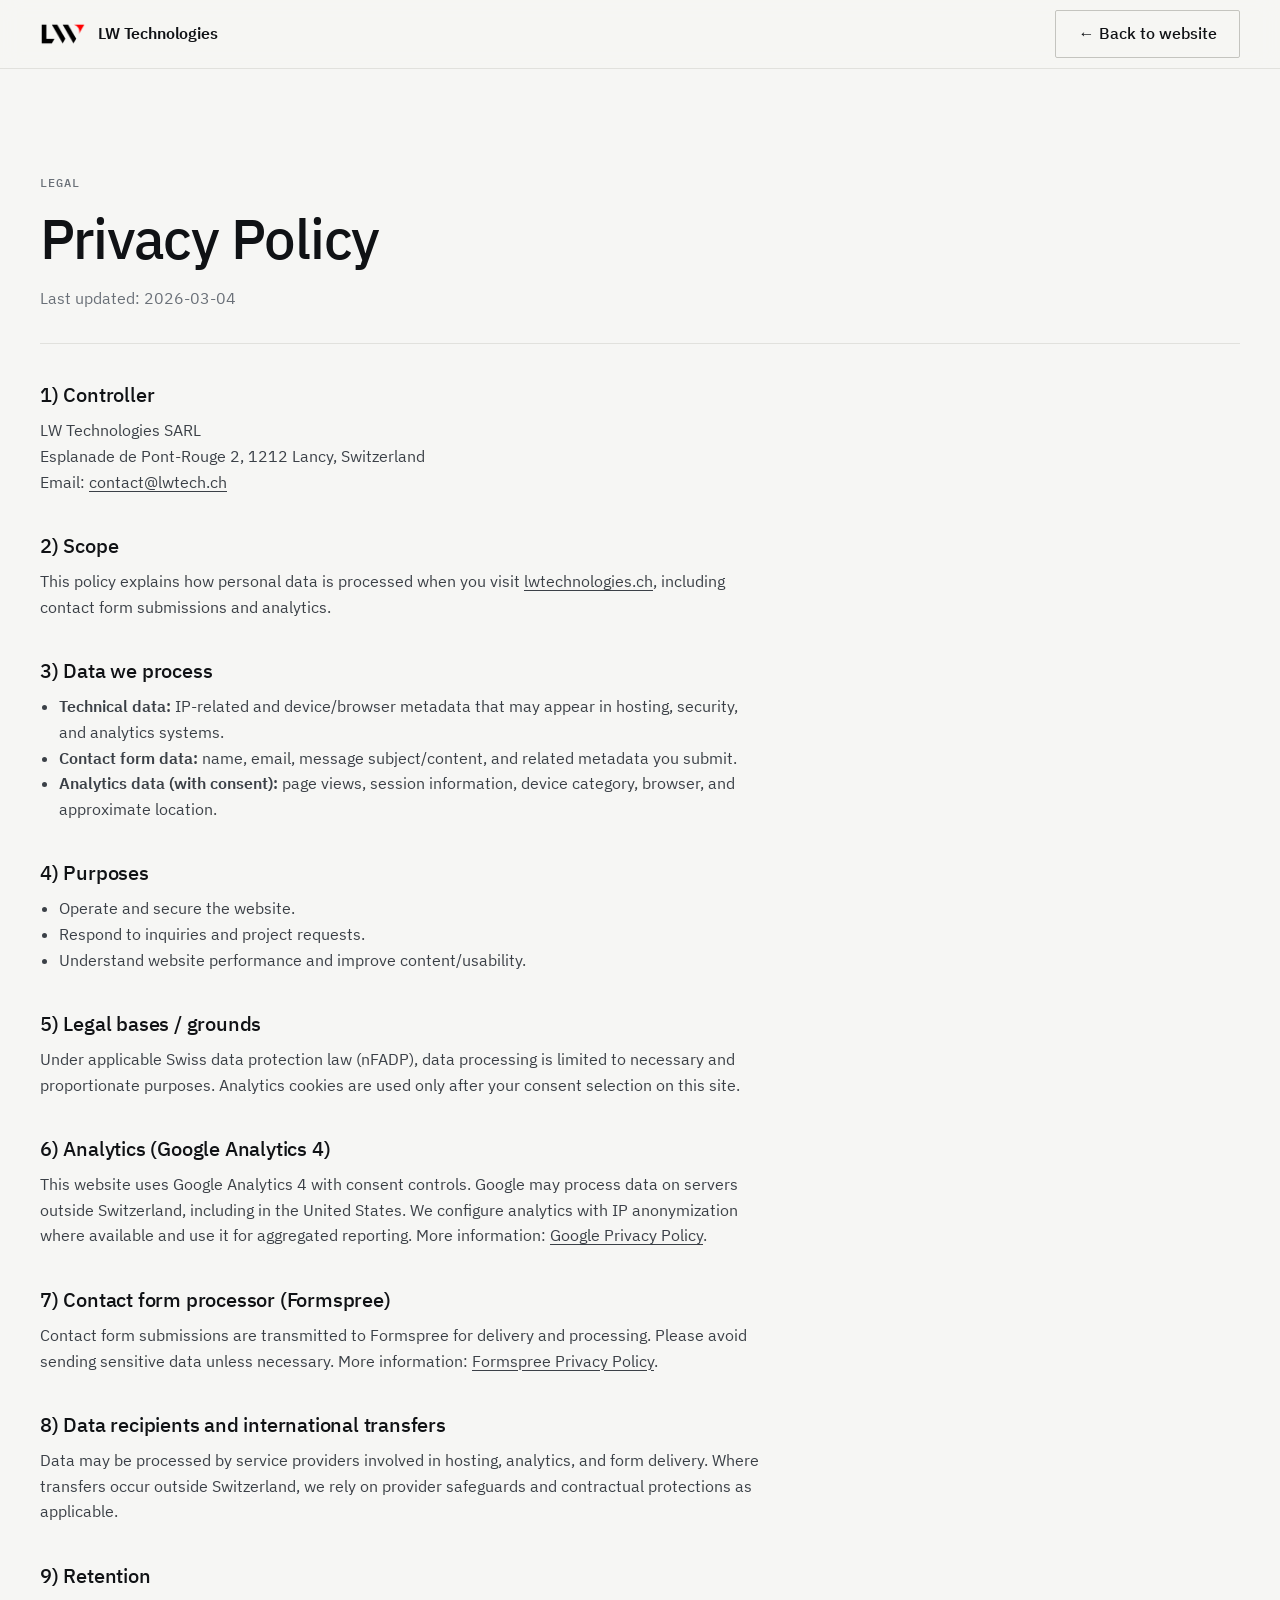
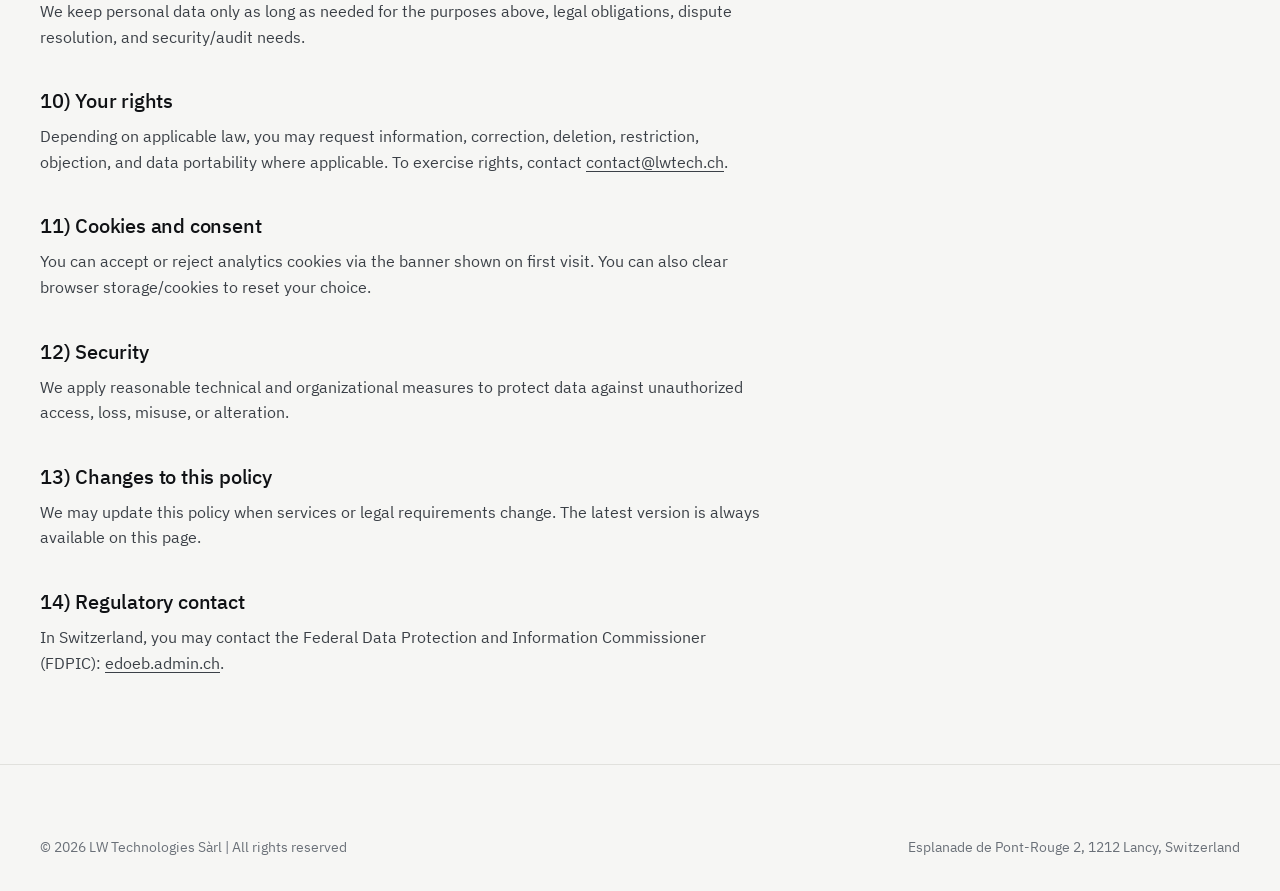
==== privacy.html @ 39fc7b3f "Redesign site and fix review findings Visual redesign: - Swiss-style layout: ink/paper palette with " ====
<!DOCTYPE html>
<html lang="en">
<head>
  <meta charset="UTF-8" />
  <meta name="viewport" content="width=device-width, initial-scale=1.0" />
  <title>Privacy Policy | LW Technologies</title>
  <meta name="description" content="Privacy Policy for LW Technologies website and analytics processing." />
  <meta name="color-scheme" content="dark light" />
  <script>
    (function () {
      var mode = null;
      try {
        mode = localStorage.getItem("lwtech_theme");
      } catch (error) {
      }
      if (mode !== "light" && mode !== "dark") {
        mode = window.matchMedia && window.matchMedia("(prefers-color-scheme: light)").matches ? "light" : "dark";
      }
      document.documentElement.setAttribute("data-theme", mode);
    })();
  </script>
  <link rel="icon" href="favicon.ico" sizes="any" />
  <link rel="icon" type="image/png" sizes="32x32" href="favicon-32.png" />
  <link rel="apple-touch-icon" href="apple-touch-icon.png" />
  <meta name="description" content="Privacy Policy for LW Technologies website and analytics processing." />
  <meta name="robots" content="index, follow" />
  <link rel="canonical" href="https://lwtechnologies.ch/privacy.html" />
  <link rel="preload" href="fonts/ibm-plex-sans-400.woff2" as="font" type="font/woff2" crossorigin />
  <link rel="stylesheet" href="styles.css?v=20261013-2" />
</head>
<body>
  <a class="skip-link" href="#main">Skip to content</a>

  <header class="site-header">
    <div class="container">
      <a class="brand" href="index.html" aria-label="LW Technologies">
        <img class="logo-on-light" src="logo-black.png" alt="" width="46" height="22" />
        <img class="logo-on-dark" src="logo.png" alt="" width="46" height="22" />
        <span>LW Technologies</span>
      </a>
      <a class="btn btn-outline" href="index.html">&larr; Back to website</a>
    </div>
  </header>

  <main id="main" class="legal">
    <div class="container">
      <div class="legal-head">
        <p class="label">Legal</p>
        <h1>Privacy Policy</h1>
        <p>Last updated: 2026-03-04</p>
      </div>
      <article class="legal-body">
      <h2>1) Controller</h2>
      <p>
        LW Technologies SARL<br />
        Esplanade de Pont-Rouge 2, 1212 Lancy, Switzerland<br />
        Email: <a href="mailto:contact@lwtech.ch">contact@lwtech.ch</a>
      </p>

      <h2>2) Scope</h2>
      <p>
        This policy explains how personal data is processed when you visit <a href="https://lwtechnologies.ch/">lwtechnologies.ch</a>,
        including contact form submissions and analytics.
      </p>

      <h2>3) Data we process</h2>
      <ul>
        <li><strong>Technical data:</strong> IP-related and device/browser metadata that may appear in hosting, security, and analytics systems.</li>
        <li><strong>Contact form data:</strong> name, email, message subject/content, and related metadata you submit.</li>
        <li><strong>Analytics data (with consent):</strong> page views, session information, device category, browser, and approximate location.</li>
      </ul>

      <h2>4) Purposes</h2>
      <ul>
        <li>Operate and secure the website.</li>
        <li>Respond to inquiries and project requests.</li>
        <li>Understand website performance and improve content/usability.</li>
      </ul>

      <h2>5) Legal bases / grounds</h2>
      <p>
        Under applicable Swiss data protection law (nFADP), data processing is limited to necessary and proportionate purposes.
        Analytics cookies are used only after your consent selection on this site.
      </p>

      <h2>6) Analytics (Google Analytics 4)</h2>
      <p>
        This website uses Google Analytics 4 with consent controls. Google may process data on servers outside Switzerland,
        including in the United States. We configure analytics with IP anonymization where available and use it for aggregated reporting.
        More information: <a href="https://policies.google.com/privacy" rel="noopener noreferrer" target="_blank">Google Privacy Policy</a>.
      </p>

      <h2>7) Contact form processor (Formspree)</h2>
      <p>
        Contact form submissions are transmitted to Formspree for delivery and processing. Please avoid sending sensitive data unless necessary.
        More information: <a href="https://formspree.io/legal/privacy-policy/" rel="noopener noreferrer" target="_blank">Formspree Privacy Policy</a>.
      </p>

      <h2>8) Data recipients and international transfers</h2>
      <p>
        Data may be processed by service providers involved in hosting, analytics, and form delivery. Where transfers occur outside Switzerland,
        we rely on provider safeguards and contractual protections as applicable.
      </p>

      <h2>9) Retention</h2>
      <p>
        We keep personal data only as long as needed for the purposes above, legal obligations, dispute resolution, and security/audit needs.
      </p>

      <h2>10) Your rights</h2>
      <p>
        Depending on applicable law, you may request information, correction, deletion, restriction, objection, and data portability where applicable.
        To exercise rights, contact <a href="mailto:contact@lwtech.ch">contact@lwtech.ch</a>.
      </p>

      <h2>11) Cookies and consent</h2>
      <p>
        You can accept or reject analytics cookies via the banner shown on first visit. You can also clear browser storage/cookies to reset your choice.
      </p>

      <h2>12) Security</h2>
      <p>
        We apply reasonable technical and organizational measures to protect data against unauthorized access, loss, misuse, or alteration.
      </p>

      <h2>13) Changes to this policy</h2>
      <p>
        We may update this policy when services or legal requirements change. The latest version is always available on this page.
      </p>

      <h2>14) Regulatory contact</h2>
      <p>
        In Switzerland, you may contact the Federal Data Protection and Information Commissioner (FDPIC):
        <a href="https://www.edoeb.admin.ch/" rel="noopener noreferrer" target="_blank">edoeb.admin.ch</a>.
      </p>
      </article>
    </div>
  </main>

  <footer class="site-footer">
    <div class="container">
      <div class="footer-bottom footer-bottom-solo">
        <p>&copy; 2026 LW Technologies S&agrave;rl | All rights reserved</p>
        <p>Esplanade de Pont-Rouge 2, 1212 Lancy, Switzerland</p>
      </div>
    </div>
  </footer>
</body>
</html>
---- styles.css ----
/* LW Technologies — shared site styles
   Theme: html[data-theme] is set to "light" or "dark" by an inline script in <head>. */

@font-face {
  font-family: "IBM Plex Sans";
  font-style: normal;
  font-weight: 400;
  font-display: swap;
  src: url("fonts/ibm-plex-sans-400.woff2") format("woff2");
}
@font-face {
  font-family: "IBM Plex Sans";
  font-style: normal;
  font-weight: 500;
  font-display: swap;
  src: url("fonts/ibm-plex-sans-500.woff2") format("woff2");
}
@font-face {
  font-family: "IBM Plex Sans";
  font-style: normal;
  font-weight: 600;
  font-display: swap;
  src: url("fonts/ibm-plex-sans-600.woff2") format("woff2");
}
@font-face {
  font-family: "IBM Plex Mono";
  font-style: normal;
  font-weight: 400;
  font-display: swap;
  src: url("fonts/ibm-plex-mono-400.woff2") format("woff2");
}
@font-face {
  font-family: "IBM Plex Mono";
  font-style: normal;
  font-weight: 500;
  font-display: swap;
  src: url("fonts/ibm-plex-mono-500.woff2") format("woff2");
}

/* ---------- Tokens ---------- */

:root {
  color-scheme: light;
  --bg: #f6f6f4;
  --surface: #ffffff;
  --ink: #101215;
  --ink-2: #3b4047;
  --muted: #6a7078;
  --line: #e1e1dd;
  --line-strong: #c4c4bf;
  --accent: #e10600;
  --accent-hover: #b80500;
  --on-accent: #ffffff;
  --btn-bg: #e10600;
  --btn-bg-hover: #b80500;
  --btn-ink: #ffffff;
  --focus: #e10600;
  --success: #1d7a46;
  --danger: #b80500;

  --font-sans: "IBM Plex Sans", "Helvetica Neue", Arial, sans-serif;
  --font-mono: "IBM Plex Mono", ui-monospace, "SFMono-Regular", Menlo, monospace;

  --container: 1240px;
  --gutter: clamp(16px, 4vw, 40px);
  --header-h: 68px;
  --radius: 2px;
}

:root[data-theme="dark"] {
  color-scheme: dark;
  --bg: #0e1013;
  --surface: #16191d;
  --ink: #f1f2f4;
  --ink-2: #c4c8ce;
  --muted: #8d939b;
  --line: #262a30;
  --line-strong: #3b4048;
  --accent: #ff3b30;
  --accent-hover: #ff6259;
  --on-accent: #0e1013;
  --focus: #ff3b30;
  --success: #4cc283;
  --danger: #ff6259;
}

/* ---------- Base ---------- */

*,
*::before,
*::after {
  box-sizing: border-box;
}

html {
  scroll-behavior: smooth;
  scroll-padding-top: calc(var(--header-h) + 16px);
  -webkit-text-size-adjust: 100%;
}

@media (prefers-reduced-motion: reduce) {
  html {
    scroll-behavior: auto;
  }
  *,
  *::before,
  *::after {
    transition: none !important;
  }
}

body {
  margin: 0;
  background: var(--bg);
  color: var(--ink);
  font-family: var(--font-sans);
  font-size: 1rem;
  line-height: 1.6;
  -webkit-font-smoothing: antialiased;
  text-rendering: optimizeLegibility;
}

img {
  display: block;
  max-width: 100%;
  height: auto;
}

a {
  color: inherit;
  text-decoration-thickness: 1px;
  text-underline-offset: 0.2em;
}

h1,
h2,
h3 {
  margin: 0;
  font-weight: 500;
  letter-spacing: -0.02em;
  line-height: 1.1;
}

p {
  margin: 0;
}

:focus-visible {
  outline: 2px solid var(--focus);
  outline-offset: 3px;
}

.container {
  width: 100%;
  max-width: calc(var(--container) + var(--gutter) * 2);
  margin: 0 auto;
  padding: 0 var(--gutter);
}

.sr-only {
  position: absolute;
  width: 1px;
  height: 1px;
  padding: 0;
  margin: -1px;
  overflow: hidden;
  clip: rect(0, 0, 0, 0);
  white-space: nowrap;
  border: 0;
}

.skip-link {
  position: absolute;
  left: var(--gutter);
  top: -100px;
  z-index: 100;
  padding: 0.6rem 1rem;
  background: var(--ink);
  color: var(--bg);
  text-decoration: none;
  font-weight: 500;
}
.skip-link:focus {
  top: 12px;
}

.label {
  font-family: var(--font-mono);
  font-size: 0.75rem;
  font-weight: 500;
  letter-spacing: 0.08em;
  text-transform: uppercase;
  color: var(--muted);
}

/* ---------- Buttons & links ---------- */

.btn {
  display: inline-flex;
  align-items: center;
  justify-content: center;
  gap: 0.6rem;
  min-height: 48px;
  padding: 0 1.4rem;
  border: 1px solid transparent;
  border-radius: var(--radius);
  font: inherit;
  font-weight: 500;
  text-decoration: none;
  cursor: pointer;
  transition: background-color 0.15s ease, border-color 0.15s ease, color 0.15s ease;
}
.btn-primary {
  background: var(--btn-bg);
  color: var(--btn-ink);
}
.btn-primary:hover {
  background: var(--btn-bg-hover);
}
.btn-outline {
  border-color: var(--line-strong);
  color: var(--ink);
}
.btn-outline:hover {
  border-color: var(--ink);
}
.btn .arrow {
  width: 16px;
  height: 16px;
  transition: transform 0.15s ease;
}
.btn:hover .arrow {
  transform: translateX(3px);
}
.btn[disabled] {
  opacity: 0.6;
  cursor: progress;
}

.link-button {
  border: 0;
  padding: 0;
  background: none;
  color: inherit;
  font: inherit;
  text-decoration: underline;
  text-decoration-thickness: 1px;
  text-underline-offset: 0.2em;
  cursor: pointer;
}

/* ---------- Header ---------- */

.site-header {
  position: sticky;
  top: 0;
  z-index: 50;
  background: color-mix(in srgb, var(--bg) 92%, transparent);
  backdrop-filter: saturate(1.4) blur(10px);
  -webkit-backdrop-filter: saturate(1.4) blur(10px);
  border-bottom: 1px solid var(--line);
}
.site-header .container {
  display: flex;
  align-items: center;
  justify-content: space-between;
  gap: 1.5rem;
  height: var(--header-h);
}

.brand {
  display: inline-flex;
  align-items: center;
  gap: 0.75rem;
  text-decoration: none;
  font-weight: 600;
  letter-spacing: -0.01em;
  white-space: nowrap;
}
.brand img {
  width: 46px;
  height: auto;
}
.logo-on-dark {
  display: none !important;
}
:root[data-theme="dark"] .logo-on-light {
  display: none !important;
}
:root[data-theme="dark"] .logo-on-dark {
  display: block !important;
}

.primary-nav ul {
  display: flex;
  gap: 2rem;
  margin: 0;
  padding: 0;
  list-style: none;
}
.primary-nav a {
  position: relative;
  display: inline-block;
  padding: 0.4rem 0;
  font-size: 0.95rem;
  color: var(--ink-2);
  text-decoration: none;
  transition: color 0.15s ease;
}
.primary-nav a::after {
  content: "";
  position: absolute;
  left: 0;
  right: 0;
  bottom: 0;
  height: 1px;
  background: var(--ink);
  transform: scaleX(0);
  transform-origin: left;
  transition: transform 0.2s ease;
}
.primary-nav a:hover,
.primary-nav a[aria-current="true"] {
  color: var(--ink);
}
.primary-nav a:hover::after,
.primary-nav a[aria-current="true"]::after {
  transform: scaleX(1);
}

.header-controls {
  display: flex;
  align-items: center;
  gap: 0.5rem;
}

.icon-button {
  display: inline-flex;
  align-items: center;
  justify-content: center;
  width: 40px;
  height: 40px;
  padding: 0;
  border: 1px solid var(--line);
  border-radius: var(--radius);
  background: transparent;
  color: var(--ink);
  cursor: pointer;
  transition: border-color 0.15s ease;
}
.icon-button:hover {
  border-color: var(--line-strong);
}
.icon-button svg {
  width: 18px;
  height: 18px;
  fill: none;
  stroke: currentColor;
  stroke-width: 1.6;
  stroke-linecap: round;
  stroke-linejoin: round;
}

.lang-switch {
  position: relative;
}
.lang-trigger {
  width: auto;
  min-width: 52px;
  padding: 0 0.7rem;
  gap: 0.35rem;
  font-family: var(--font-mono);
  font-size: 0.8rem;
  font-weight: 500;
  letter-spacing: 0.04em;
}
.lang-trigger svg {
  width: 12px;
  height: 12px;
  transition: transform 0.15s ease;
}
.lang-switch.open .lang-trigger svg {
  transform: rotate(180deg);
}
.lang-menu {
  position: absolute;
  top: calc(100% + 6px);
  right: 0;
  min-width: 140px;
  margin: 0;
  padding: 4px;
  list-style: none;
  background: var(--surface);
  border: 1px solid var(--line);
  border-radius: var(--radius);
  box-shadow: 0 12px 32px rgba(0, 0, 0, 0.08);
  opacity: 0;
  visibility: hidden;
  transform: translateY(-4px);
  transition: opacity 0.15s ease, transform 0.15s ease, visibility 0.15s;
}
.lang-switch.open .lang-menu {
  opacity: 1;
  visibility: visible;
  transform: none;
}
.lang-menu a {
  display: flex;
  justify-content: space-between;
  gap: 1rem;
  padding: 0.5rem 0.7rem;
  font-size: 0.9rem;
  text-decoration: none;
  color: var(--ink-2);
}
.lang-menu a span {
  font-family: var(--font-mono);
  font-size: 0.75rem;
  color: var(--muted);
}
.lang-menu a:hover,
.lang-menu a:focus-visible {
  background: var(--bg);
  color: var(--ink);
  outline-offset: -2px;
}
.lang-menu a.active {
  color: var(--ink);
  font-weight: 500;
}
.lang-menu a.active span {
  color: var(--accent);
}

.menu-toggle {
  display: none;
}
.menu-toggle .icon-close {
  display: none;
}
.menu-open .menu-toggle .icon-open {
  display: none;
}
.menu-open .menu-toggle .icon-close {
  display: block;
}

/* ---------- Sections ---------- */

main > section,
.site-footer {
  border-top: 1px solid var(--line);
}

.section {
  padding: clamp(4rem, 9vw, 7.5rem) 0;
}

.section-grid {
  display: grid;
  grid-template-columns: minmax(0, 3fr) minmax(0, 9fr);
  gap: 2rem clamp(2rem, 4vw, 4rem);
}

.section-index {
  display: flex;
  gap: 0.75rem;
  align-items: baseline;
}
.section-index .num {
  color: var(--accent);
}

.section-title {
  font-size: clamp(1.9rem, 3.6vw, 3rem);
  max-width: 22ch;
}

.section-lede {
  margin-top: 1.5rem;
  max-width: 62ch;
  font-size: 1.125rem;
  color: var(--ink-2);
}

.subsection {
  margin-top: clamp(3.5rem, 7vw, 5.5rem);
}
.subsection-title {
  font-size: clamp(1.35rem, 2.2vw, 1.75rem);
  max-width: 30ch;
}

/* ---------- Hero ---------- */

.hero {
  padding: clamp(3.5rem, 8vw, 6.5rem) 0 0;
}
.hero-eyebrow {
  display: flex;
  flex-wrap: wrap;
  align-items: center;
  gap: 0.6rem 1rem;
  margin-bottom: 1.75rem;
}
.hero-eyebrow .dot {
  width: 6px;
  height: 6px;
  background: var(--accent);
}
.hero h1 {
  font-size: clamp(2.5rem, 6.4vw, 5.25rem);
  line-height: 1.02;
  letter-spacing: -0.035em;
  max-width: 15ch;
}
.hero-body {
  display: grid;
  grid-template-columns: minmax(0, 7fr) minmax(0, 5fr);
  gap: 2rem clamp(2rem, 5vw, 5rem);
  align-items: end;
  margin-top: clamp(2rem, 4vw, 3rem);
}
.hero-desc {
  max-width: 56ch;
  font-size: clamp(1.05rem, 1.4vw, 1.2rem);
  color: var(--ink-2);
}
.hero-actions {
  display: flex;
  flex-wrap: wrap;
  gap: 0.75rem;
  justify-content: flex-end;
}

.hero-media {
  position: relative;
  margin: clamp(3rem, 6vw, 4.5rem) 0 0;
  border: 1px solid var(--line);
  background: var(--surface);
  overflow: hidden;
}
.hero-media img {
  width: 100%;
  aspect-ratio: 2 / 1;
  object-fit: cover;
}
.hero-media figcaption {
  position: absolute;
  left: 0;
  bottom: 0;
  display: flex;
  gap: 0.75rem;
  align-items: center;
  padding: 0.6rem 0.9rem;
  background: var(--surface);
  border-top: 1px solid var(--line);
  border-right: 1px solid var(--line);
  color: var(--ink-2);
}
.hero-media figcaption a {
  text-decoration: none;
}
.hero-media figcaption a:hover {
  color: var(--ink);
  text-decoration: underline;
}

.facts {
  display: grid;
  grid-template-columns: repeat(4, minmax(0, 1fr));
  margin: 0;
  padding: 0;
  list-style: none;
  border-left: 1px solid var(--line);
}
.facts li {
  padding: 1.5rem 1.5rem 2rem;
  border-right: 1px solid var(--line);
  border-bottom: 1px solid var(--line);
}
.facts .label {
  display: block;
  margin-bottom: 1.25rem;
}
.facts strong {
  display: block;
  font-size: 1.15rem;
  font-weight: 500;
  letter-spacing: -0.01em;
}
.facts span:last-child {
  display: block;
  margin-top: 0.35rem;
  font-size: 0.92rem;
  color: var(--muted);
}

/* ---------- About ---------- */

.about-body {
  display: grid;
  grid-template-columns: minmax(0, 6fr) minmax(0, 3fr);
  gap: 2rem clamp(2rem, 4vw, 4rem);
  margin-top: 2.5rem;
}
.about-body p {
  font-size: 1.125rem;
  color: var(--ink-2);
  max-width: 62ch;
}
.sector-list {
  margin: 0.9rem 0 0;
  padding: 0;
  list-style: none;
  border-top: 1px solid var(--line);
}
.sector-list li {
  display: flex;
  justify-content: space-between;
  gap: 1rem;
  padding: 0.75rem 0;
  border-bottom: 1px solid var(--line);
  font-weight: 500;
}
.sector-list li .label {
  font-weight: 400;
}
.note {
  margin-top: 2rem;
  padding-left: 1rem;
  border-left: 2px solid var(--line-strong);
  font-size: 0.85rem;
  color: var(--muted);
  max-width: 70ch;
}

/* ---------- Services ---------- */

.service-grid {
  display: grid;
  grid-template-columns: repeat(3, minmax(0, 1fr));
  gap: clamp(1.5rem, 3vw, 2.5rem);
  margin-top: 3rem;
}
.service {
  padding-top: 1.5rem;
  border-top: 2px solid var(--ink);
}
.service .label {
  display: block;
  margin-bottom: 2.5rem;
}
.service h3 {
  font-size: 1.35rem;
  margin-bottom: 0.9rem;
}
.service p {
  color: var(--ink-2);
}

.process {
  display: grid;
  grid-template-columns: repeat(4, minmax(0, 1fr));
  margin: 2.5rem 0 0;
  padding: 0;
  list-style: none;
  counter-reset: step;
}
.process li {
  position: relative;
  padding: 0 1.5rem 0 0;
}
.process-marker {
  display: flex;
  align-items: center;
  gap: 0.75rem;
  margin-bottom: 1.5rem;
}
.process-marker::after {
  content: "";
  flex: 1;
  height: 1px;
  background: var(--line-strong);
}
.process li:last-child .process-marker::after {
  background: linear-gradient(90deg, var(--line-strong), transparent);
}
.process-marker .num {
  display: inline-flex;
  align-items: center;
  justify-content: center;
  width: 36px;
  height: 36px;
  border: 1px solid var(--ink);
  font-family: var(--font-mono);
  font-size: 0.8rem;
  font-weight: 500;
}
.process li:first-child .process-marker .num {
  background: var(--ink);
  color: var(--bg);
}
.process h4 {
  margin: 0 0 0.6rem;
  font-size: 1.1rem;
  font-weight: 500;
  letter-spacing: -0.01em;
}
.process p {
  font-size: 0.95rem;
  color: var(--ink-2);
}

/* ---------- Projects ---------- */

.project-grid {
  display: grid;
  grid-template-columns: repeat(3, minmax(0, 1fr));
  gap: clamp(1.5rem, 3vw, 2.5rem);
  margin-top: 3rem;
}
.project {
  display: flex;
  flex-direction: column;
}
.project-media {
  position: relative;
  overflow: hidden;
  border: 1px solid var(--line);
  background: var(--surface);
}
.project-media img {
  width: 100%;
  aspect-ratio: 4 / 3;
  object-fit: cover;
  transition: transform 0.4s ease;
}
.project:hover .project-media img {
  transform: scale(1.025);
}
.project-meta {
  display: flex;
  justify-content: space-between;
  gap: 1rem;
  margin-top: 1.1rem;
}
.project-meta .tag {
  color: var(--accent);
}
.project h3 {
  margin-top: 0.6rem;
  font-size: 1.2rem;
  letter-spacing: -0.01em;
}
.project p {
  margin-top: 0.5rem;
  font-size: 0.95rem;
  color: var(--ink-2);
}

/* ---------- FAQ ---------- */

.faq-list {
  margin-top: 2.5rem;
  border-top: 1px solid var(--line);
}
.faq-item {
  border-bottom: 1px solid var(--line);
}
.faq-item summary {
  display: flex;
  justify-content: space-between;
  align-items: center;
  gap: 1.5rem;
  padding: 1.4rem 0;
  font-size: 1.1rem;
  font-weight: 500;
  letter-spacing: -0.01em;
  cursor: pointer;
  list-style: none;
}
.faq-item summary::-webkit-details-marker {
  display: none;
}
.faq-item summary:hover {
  color: var(--ink-2);
}
.faq-icon {
  position: relative;
  flex-shrink: 0;
  width: 14px;
  height: 14px;
}
.faq-icon::before,
.faq-icon::after {
  content: "";
  position: absolute;
  left: 0;
  top: 50%;
  width: 100%;
  height: 1.5px;
  margin-top: -0.75px;
  background: currentColor;
  transition: transform 0.2s ease;
}
.faq-icon::after {
  transform: rotate(90deg);
}
.faq-item[open] .faq-icon::after {
  transform: rotate(0deg);
}
.faq-item p {
  padding: 0 3rem 1.6rem 0;
  max-width: 70ch;
  color: var(--ink-2);
}

/* ---------- Contact (inverted band) ---------- */

.section-invert {
  --bg: #101215;
  --surface: #181b1f;
  --ink: #f1f2f4;
  --ink-2: #c4c8ce;
  --muted: #8d939b;
  --line: #2a2e34;
  --line-strong: #474c54;
  --accent: #ff3b30;
  --accent-hover: #ff6259;
  --on-accent: #101215;
  --focus: #ff3b30;
  --success: #4cc283;
  --danger: #ff6259;
  background: var(--bg);
  color: var(--ink);
  border-top-color: var(--bg) !important;
}
:root[data-theme="dark"] .section-invert {
  --bg: #16191d;
  --surface: #1d2126;
  --line: #2c3036;
}

.contact-grid {
  display: grid;
  grid-template-columns: minmax(0, 5fr) minmax(0, 7fr);
  gap: 3rem clamp(2rem, 6vw, 6rem);
  margin-top: 1.75rem;
}
.contact-details {
  margin: 2.5rem 0 0;
  padding: 0;
  border-top: 1px solid var(--line);
}
.contact-details div {
  display: grid;
  grid-template-columns: minmax(90px, 1fr) 3fr;
  gap: 1rem;
  padding: 1rem 0;
  border-bottom: 1px solid var(--line);
}
.contact-details dt {
  padding-top: 0.2rem;
}
.contact-details dd {
  margin: 0;
}
.contact-details a {
  text-decoration: none;
  border-bottom: 1px solid var(--line-strong);
}
.contact-details a:hover {
  border-color: var(--ink);
}

.contact-form {
  display: grid;
  grid-template-columns: 1fr 1fr;
  gap: 1.5rem 1.25rem;
}
.field {
  display: grid;
  gap: 0.5rem;
}
.field-full {
  grid-column: 1 / -1;
}
.field input,
.field textarea {
  width: 100%;
  padding: 0.85rem 0.9rem;
  border: 1px solid var(--line-strong);
  border-radius: var(--radius);
  background: var(--surface);
  color: var(--ink);
  font: inherit;
  transition: border-color 0.15s ease;
}
.field input:hover,
.field textarea:hover {
  border-color: var(--muted);
}
.field input:focus,
.field textarea:focus {
  border-color: var(--ink);
  outline: none;
}
.field input:focus-visible,
.field textarea:focus-visible {
  outline: 2px solid var(--focus);
  outline-offset: 1px;
}
.field textarea {
  min-height: 160px;
  resize: vertical;
}
.field ::placeholder {
  color: var(--muted);
  opacity: 1;
}
.form-footer {
  grid-column: 1 / -1;
  display: flex;
  flex-wrap: wrap;
  align-items: center;
  gap: 1rem 1.5rem;
}
.form-status {
  font-size: 0.95rem;
}
.form-status[data-state="success"] {
  color: var(--success);
}
.form-status[data-state="error"] {
  color: var(--danger);
}
.honeypot {
  display: none;
}

/* ---------- Footer ---------- */

.site-footer {
  padding: clamp(3rem, 6vw, 4.5rem) 0 2rem;
  font-size: 0.95rem;
}
.footer-grid {
  display: grid;
  grid-template-columns: minmax(0, 5fr) repeat(3, minmax(0, 2fr));
  gap: 2.5rem 2rem;
}
.footer-brand p {
  margin-top: 1.25rem;
  max-width: 34ch;
  color: var(--muted);
}
.footer-col h2 {
  margin-bottom: 1rem;
}
.footer-col ul {
  display: grid;
  gap: 0.55rem;
  margin: 0;
  padding: 0;
  list-style: none;
}
.footer-col a,
.footer-col .link-button {
  color: var(--ink-2);
  text-decoration: none;
}
.footer-col a:hover,
.footer-col .link-button:hover {
  color: var(--ink);
  text-decoration: underline;
}
.footer-col address {
  font-style: normal;
  color: var(--ink-2);
}
.footer-bottom {
  display: flex;
  flex-wrap: wrap;
  justify-content: space-between;
  gap: 0.75rem 2rem;
  margin-top: clamp(2.5rem, 5vw, 4rem);
  padding-top: 1.5rem;
  border-top: 1px solid var(--line);
  color: var(--muted);
  font-size: 0.85rem;
}

/* ---------- Consent banner ---------- */

.consent-banner {
  position: fixed;
  left: var(--gutter);
  bottom: var(--gutter);
  z-index: 60;
  display: none;
  max-width: 420px;
  padding: 1.1rem 1.2rem;
  background: var(--surface);
  border: 1px solid var(--line-strong);
  border-radius: var(--radius);
  box-shadow: 0 16px 40px rgba(0, 0, 0, 0.12);
  font-size: 0.9rem;
  color: var(--ink-2);
}
.consent-banner.show {
  display: block;
}
.consent-actions {
  display: flex;
  gap: 0.5rem;
  margin-top: 0.9rem;
}
.consent-actions .btn {
  min-height: 38px;
  padding: 0 1rem;
  font-size: 0.9rem;
}

/* ---------- Legal page ---------- */

.legal {
  padding: clamp(3rem, 7vw, 5.5rem) 0;
}
.legal-head {
  padding-bottom: 2rem;
  border-bottom: 1px solid var(--line);
}
.legal-head h1 {
  margin-top: 1rem;
  font-size: clamp(2.2rem, 5vw, 3.5rem);
}
.legal-head p {
  margin-top: 1rem;
  color: var(--muted);
}
.legal-body {
  max-width: 72ch;
  margin-top: 2.5rem;
}
.legal-body h2 {
  margin: 2.5rem 0 0.75rem;
  font-size: 1.25rem;
  letter-spacing: -0.01em;
}
.legal-body p,
.legal-body li {
  color: var(--ink-2);
}
.legal-body p + p {
  margin-top: 0.75rem;
}
.legal-body ul {
  margin: 0.5rem 0 0;
  padding-left: 1.2rem;
}

/* ---------- Responsive ---------- */

@media (max-width: 1080px) {
  .primary-nav ul {
    gap: 1.4rem;
  }
  .facts {
    grid-template-columns: repeat(2, minmax(0, 1fr));
  }
  .footer-grid {
    grid-template-columns: repeat(3, minmax(0, 1fr));
  }
  .footer-brand {
    grid-column: 1 / -1;
  }
}

@media (max-width: 900px) {
  .menu-toggle {
    display: inline-flex;
  }
  .primary-nav {
    position: fixed;
    top: var(--header-h);
    left: 0;
    right: 0;
    bottom: 0;
    z-index: 40;
    padding: 1rem var(--gutter) 2rem;
    background: var(--bg);
    overflow-y: auto;
    visibility: hidden;
    opacity: 0;
    transition: opacity 0.15s ease, visibility 0.15s;
  }
  .menu-open .primary-nav {
    visibility: visible;
    opacity: 1;
  }
  .primary-nav ul {
    flex-direction: column;
    gap: 0;
  }
  .primary-nav li {
    border-bottom: 1px solid var(--line);
  }
  .primary-nav a {
    display: block;
    padding: 1.1rem 0;
    font-size: 1.5rem;
    letter-spacing: -0.01em;
    color: var(--ink);
  }
  .primary-nav a::after {
    display: none;
  }
  .menu-open {
    overflow: hidden;
  }
  /* backdrop-filter would make the header the containing block of the fixed menu */
  .menu-open .site-header {
    background: var(--bg);
    backdrop-filter: none;
    -webkit-backdrop-filter: none;
  }

  .section-grid,
  .hero-body,
  .about-body,
  .contact-grid {
    grid-template-columns: minmax(0, 1fr);
  }
  .hero-actions {
    justify-content: flex-start;
  }
  .service-grid,
  .project-grid {
    grid-template-columns: minmax(0, 1fr) minmax(0, 1fr);
  }
  .process {
    grid-template-columns: minmax(0, 1fr) minmax(0, 1fr);
    row-gap: 2.5rem;
  }
}

@media (max-width: 640px) {
  :root {
    --header-h: 60px;
  }
  .brand span {
    display: none;
  }
  .hero-media img {
    aspect-ratio: 4 / 3;
  }
  .hero-media figcaption {
    position: static;
    border-right: 0;
  }
  .facts,
  .service-grid,
  .project-grid,
  .process,
  .contact-form {
    grid-template-columns: minmax(0, 1fr);
  }
  .facts li {
    padding: 1.25rem 1.25rem 1.5rem;
  }
  .footer-grid {
    grid-template-columns: minmax(0, 1fr) minmax(0, 1fr);
  }
  .consent-banner {
    right: var(--gutter);
    max-width: none;
  }
  .faq-item p {
    padding-right: 0;
  }
}

.footer-bottom-solo {
  margin-top: 0;
  padding-top: 0;
  border-top: 0;
}
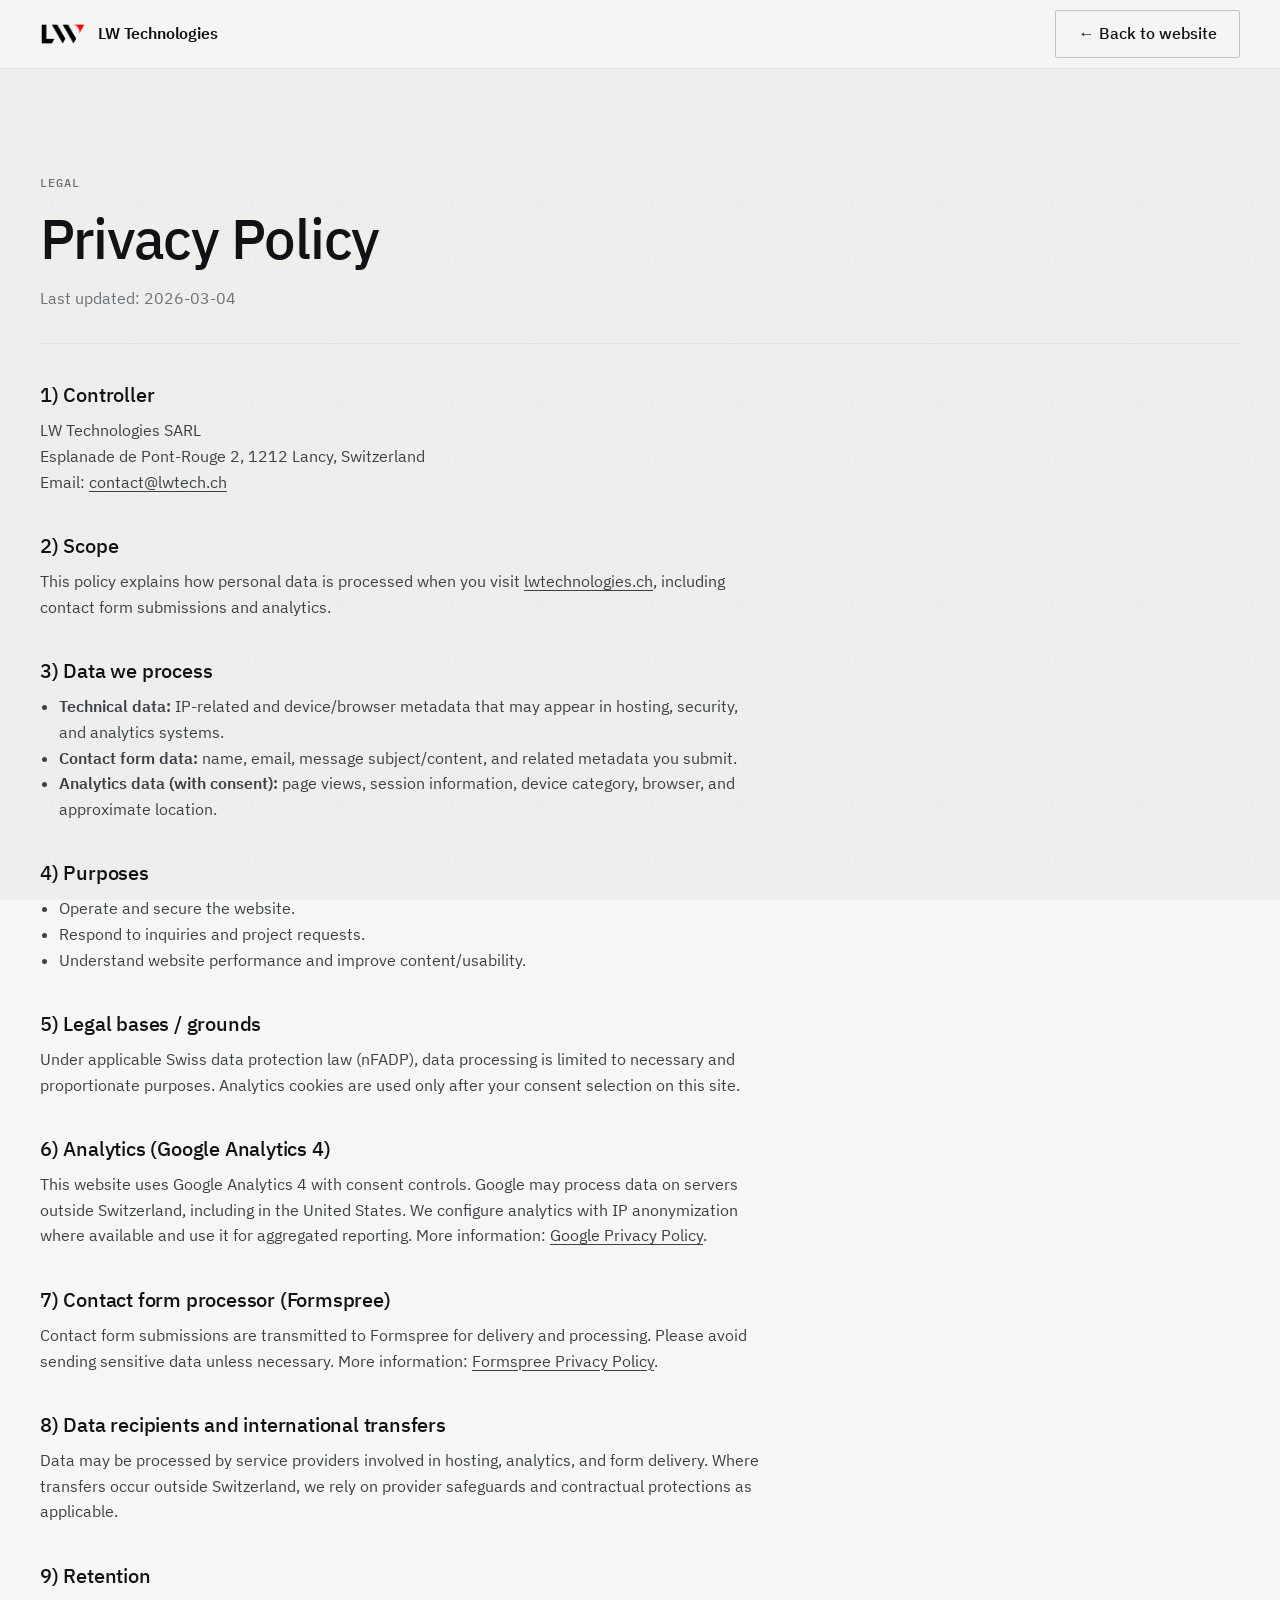
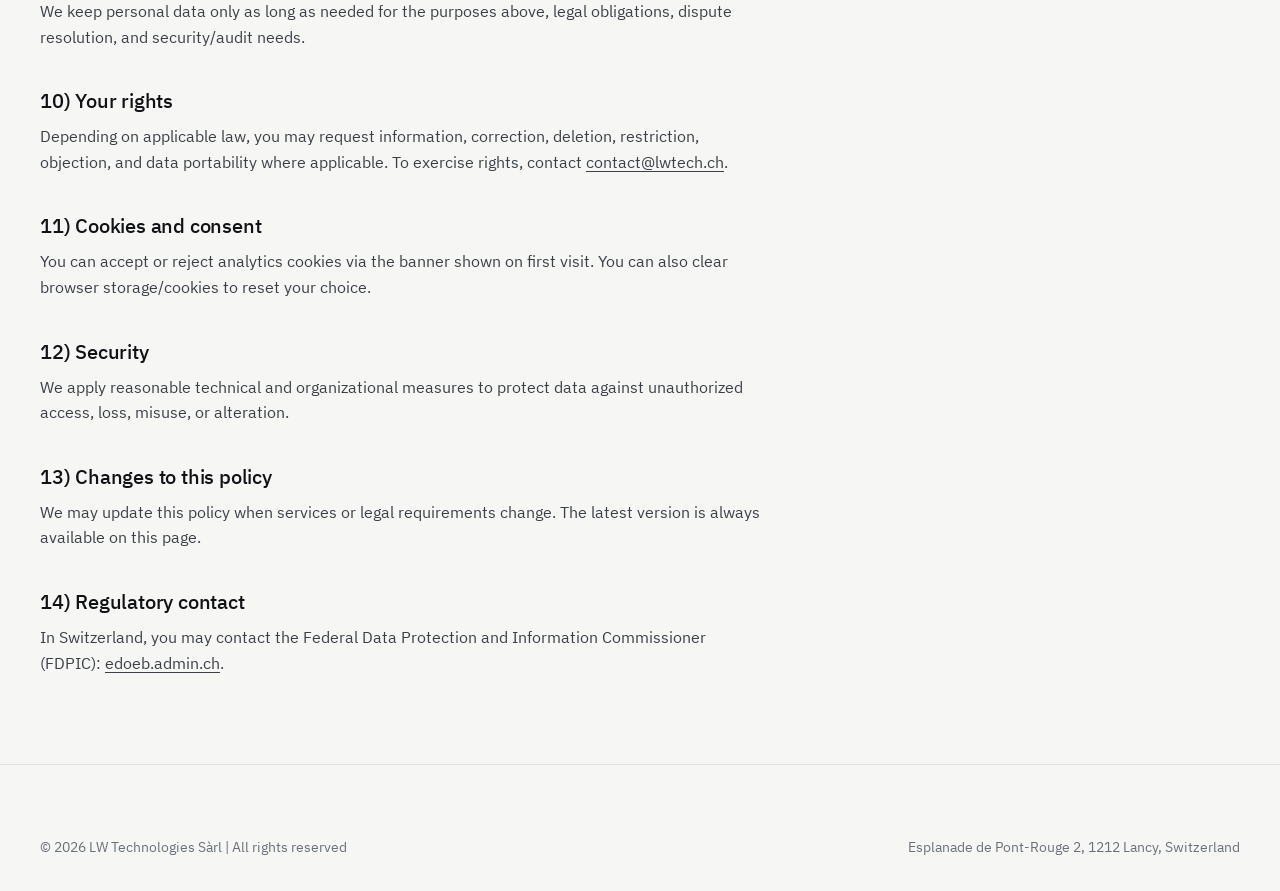
==== commit 628fc7cd: "Add thruster hero drawing, grain background and scroll motion - Hero: faint ducted ROV thruster draw" ====
--- a/privacy.html
+++ b/privacy.html
@@ -26,7 +26,7 @@
   <meta name="robots" content="index, follow" />
   <link rel="canonical" href="https://lwtechnologies.ch/privacy.html" />
   <link rel="preload" href="fonts/ibm-plex-sans-400.woff2" as="font" type="font/woff2" crossorigin />
-  <link rel="stylesheet" href="styles.css?v=20261013-2" />
+  <link rel="stylesheet" href="styles.css?v=20261015-31" />
 </head>
 <body>
   <a class="skip-link" href="#main">Skip to content</a>
--- a/styles.css
+++ b/styles.css
@@ -120,6 +120,22 @@
   text-rendering: optimizeLegibility;
 }
 
+/* Faint paper grain behind the page */
+body::before {
+  content: "";
+  position: fixed;
+  inset: 0;
+  z-index: -1;
+  pointer-events: none;
+  background-image: url("data:image/svg+xml,%3Csvg xmlns='http://www.w3.org/2000/svg' width='200' height='200'%3E%3Cfilter id='n'%3E%3CfeTurbulence type='fractalNoise' baseFrequency='.9' numOctaves='3' stitchTiles='stitch'/%3E%3CfeColorMatrix values='0 0 0 0 0 0 0 0 0 0 0 0 0 0 0 0 0 0 .55 0'/%3E%3C/filter%3E%3Crect width='100%25' height='100%25' filter='url(%23n)'/%3E%3C/svg%3E");
+  background-size: 200px 200px;
+  opacity: 0.12;
+}
+:root[data-theme="dark"] body::before {
+  filter: invert(1);
+  opacity: 0.08;
+}
+
 img {
   display: block;
   max-width: 100%;
@@ -495,7 +511,59 @@
 
 .hero {
   padding: clamp(3.5rem, 8vw, 6.5rem) 0 0;
-}
+  overflow: hidden;
+}
+.hero .container {
+  position: relative;
+}
+
+/* Ducted-thruster drawing in the top-right corner (generated by tools/hero-art.py). It bleeds to the
+   right edge of the window, fades towards the title and stays faint; hidden on narrow screens. */
+.hero-art {
+  position: absolute;
+  top: -7.5rem;
+  right: calc((100% - 100vw) / 2);
+  width: min(54vw, 840px);
+  height: auto;
+  opacity: 0.3;
+  pointer-events: none;
+}
+.hero-art .part { fill: var(--surface); stroke: var(--ink); stroke-width: 1.5; stroke-linejoin: round; }
+.hero-art .part.thin-stroke { stroke-width: 1; }
+.hero-art .section { stroke: var(--ink); stroke-width: 1.5; stroke-linejoin: round; }
+.hero-art .hatch { stroke: var(--line-strong); stroke-width: 1; }
+.hero-art .outline { fill: none; stroke: var(--ink); stroke-width: 1.3; stroke-linejoin: round; }
+.hero-art .cl { stroke: var(--muted); stroke-width: 1; stroke-dasharray: 18 4 3 4; }
+.hero-art .ink-fill { fill: var(--ink); }
+.hero-art .stream { fill: none; stroke: var(--line-strong); stroke-width: 1; }
+.hero-art .particle,
+.hero-art .particle-accent { fill: none; stroke-width: 2.5; stroke-linecap: round; }
+.hero-art .particle { stroke: var(--ink-2); }
+.hero-art .particle-accent { stroke: var(--accent); }
+.hero-art .blade-shape { fill: var(--surface); stroke: var(--ink); stroke-width: 1.2; stroke-linejoin: round; }
+.hero-art .lam { stroke: var(--line-strong); stroke-width: 1; }
+.hero-art .winding { fill: var(--line-strong); stroke: var(--ink-2); stroke-width: 1; }
+.hero-art .band-n { fill: var(--ink); }
+.hero-art .band-s { fill: var(--line-strong); }
+.hero-art .shaft { stroke: var(--ink); stroke-width: 4; stroke-linecap: round; }
+.hero-art .board-ring { fill: var(--bg); stroke: var(--ink); stroke-width: 1.5; }
+.hero-art .chip-body { fill: var(--ink); }
+.hero-art .cable-line { fill: none; stroke: var(--ink-2); stroke-width: 3; stroke-linecap: round; }
+.hero-art .pulse-line { fill: none; stroke: var(--accent); stroke-width: 3; stroke-linecap: round; }
+
+@media (max-width: 1200px) {
+  .hero-art {
+    top: -5rem;
+    width: 60vw;
+    opacity: 0.22;
+  }
+}
+@media (max-width: 900px) {
+  .hero-art {
+    display: none;
+  }
+}
+
 .hero-eyebrow {
   display: flex;
   flex-wrap: wrap;
@@ -533,37 +601,19 @@
   justify-content: flex-end;
 }
 
-.hero-media {
-  position: relative;
+.hero-photo {
   margin: clamp(3rem, 6vw, 4.5rem) 0 0;
   border: 1px solid var(--line);
-  background: var(--surface);
   overflow: hidden;
 }
-.hero-media img {
+.hero-photo img {
   width: 100%;
   aspect-ratio: 2 / 1;
   object-fit: cover;
 }
-.hero-media figcaption {
-  position: absolute;
-  left: 0;
-  bottom: 0;
-  display: flex;
-  gap: 0.75rem;
-  align-items: center;
-  padding: 0.6rem 0.9rem;
-  background: var(--surface);
+.hero .facts {
+  margin-top: clamp(3rem, 6vw, 4.5rem);
   border-top: 1px solid var(--line);
-  border-right: 1px solid var(--line);
-  color: var(--ink-2);
-}
-.hero-media figcaption a {
-  text-decoration: none;
-}
-.hero-media figcaption a:hover {
-  color: var(--ink);
-  text-decoration: underline;
 }
 
 .facts {
@@ -575,13 +625,46 @@
   border-left: 1px solid var(--line);
 }
 .facts li {
+  position: relative;
   padding: 1.5rem 1.5rem 2rem;
+  background: var(--surface);
   border-right: 1px solid var(--line);
   border-bottom: 1px solid var(--line);
+  transition: background-color 0.2s ease;
+}
+.facts li::before {
+  content: "";
+  position: absolute;
+  left: -1px;
+  right: -1px;
+  top: -1px;
+  height: 2px;
+  background: var(--ink);
+  transform: scaleX(0);
+  transform-origin: left;
+  transition: transform 0.25s ease;
+}
+.facts li:hover::before {
+  transform: scaleX(1);
+}
+.fact-head {
+  display: flex;
+  align-items: flex-start;
+  justify-content: space-between;
+  margin-bottom: 1.75rem;
 }
 .facts .label {
-  display: block;
-  margin-bottom: 1.25rem;
+  color: var(--accent);
+}
+.fact-icon {
+  width: 36px;
+  height: 36px;
+  color: var(--ink);
+  fill: none;
+  stroke: currentColor;
+  stroke-width: 1.4;
+  stroke-linecap: round;
+  stroke-linejoin: round;
 }
 .facts strong {
   display: block;
@@ -625,14 +708,6 @@
 }
 .sector-list li .label {
   font-weight: 400;
-}
-.note {
-  margin-top: 2rem;
-  padding-left: 1rem;
-  border-left: 2px solid var(--line-strong);
-  font-size: 0.85rem;
-  color: var(--muted);
-  max-width: 70ch;
 }
 
 /* ---------- Services ---------- */
@@ -1060,6 +1135,132 @@
   padding-left: 1.2rem;
 }
 
+/* ---------- Motion ----------
+   Hero: CSS-only entrance on load. Sections: site.js adds .reveal to elements off screen and
+   .is-visible when they scroll into view, again each time they come back. Nothing is hidden without JavaScript. */
+
+@media (prefers-reduced-motion: no-preference) {
+  .hero-eyebrow,
+  .hero h1,
+  .hero-body,
+  .hero .facts {
+    animation: rise 1s cubic-bezier(0.2, 0.7, 0.2, 1) both;
+  }
+  .hero h1 { animation-delay: 0.08s; }
+  .hero-body { animation-delay: 0.18s; }
+  .hero .facts { animation-delay: 0.3s; }
+  .hero-art {
+    animation: rise 1.2s cubic-bezier(0.2, 0.7, 0.2, 1) 0.25s both;
+  }
+
+  .reveal {
+    opacity: 0;
+    transform: translateY(16px);
+    transition: opacity 0.95s ease, transform 1.05s cubic-bezier(0.2, 0.7, 0.2, 1);
+    transition-delay: var(--reveal-delay, 0s);
+  }
+  .reveal[data-from="above"] {
+    transform: translateY(-16px);
+  }
+  .reveal.is-visible {
+    opacity: 1;
+    transform: none;
+  }
+
+  .process li.reveal .process-marker::after {
+    transform: scaleX(0);
+    transform-origin: left;
+    transition: transform 0.9s cubic-bezier(0.2, 0.7, 0.2, 1);
+    transition-delay: calc(var(--reveal-delay, 0s) + 0.25s);
+  }
+  .process li.reveal.is-visible .process-marker::after {
+    transform: scaleX(1);
+  }
+
+  /* Rules that draw themselves left to right when their block is revealed.
+     The real border is hidden only while .reveal is set, so it stays a plain line otherwise. */
+  .service.reveal,
+  .about-body.reveal .sector-list,
+  .faq-list.reveal,
+  .contact-grid.reveal .contact-details {
+    border-top-color: transparent;
+  }
+  .about-body.reveal .sector-list li,
+  .faq-list.reveal .faq-item,
+  .contact-grid.reveal .contact-details > div {
+    border-bottom-color: transparent;
+  }
+  .service.reveal,
+  .about-body.reveal .sector-list,
+  .about-body.reveal .sector-list li,
+  .faq-list.reveal,
+  .faq-list.reveal .faq-item,
+  .contact-grid.reveal .contact-details,
+  .contact-grid.reveal .contact-details > div {
+    position: relative;
+  }
+  .service.reveal::before,
+  .about-body.reveal .sector-list::before,
+  .faq-list.reveal::before,
+  .contact-grid.reveal .contact-details::before,
+  .about-body.reveal .sector-list li::after,
+  .faq-list.reveal .faq-item::after,
+  .contact-grid.reveal .contact-details > div::after {
+    content: "";
+    position: absolute;
+    left: 0;
+    right: 0;
+    height: 1px;
+    background: var(--line);
+    transform: scaleX(0);
+    transform-origin: left;
+    transition: transform 0.9s cubic-bezier(0.2, 0.7, 0.2, 1);
+    transition-delay: calc(var(--reveal-delay, 0s) + var(--line-delay, 0.2s));
+  }
+  .service.reveal::before {
+    top: -2px;
+    height: 2px;
+    background: var(--ink);
+  }
+  .about-body.reveal .sector-list::before,
+  .faq-list.reveal::before,
+  .contact-grid.reveal .contact-details::before {
+    top: -1px;
+  }
+  .about-body.reveal .sector-list li::after,
+  .faq-list.reveal .faq-item::after,
+  .contact-grid.reveal .contact-details > div::after {
+    bottom: -1px;
+  }
+  .sector-list li:nth-child(1),
+  .faq-item:nth-child(1),
+  .contact-details > div:nth-child(1) { --line-delay: 0.3s; }
+  .sector-list li:nth-child(2),
+  .faq-item:nth-child(2),
+  .contact-details > div:nth-child(2) { --line-delay: 0.4s; }
+  .sector-list li:nth-child(3),
+  .faq-item:nth-child(3) { --line-delay: 0.5s; }
+  .sector-list li:nth-child(n + 4),
+  .faq-item:nth-child(n + 4) { --line-delay: 0.6s; }
+
+  .service.reveal.is-visible::before,
+  .about-body.reveal.is-visible .sector-list::before,
+  .faq-list.reveal.is-visible::before,
+  .contact-grid.reveal.is-visible .contact-details::before,
+  .about-body.reveal.is-visible .sector-list li::after,
+  .faq-list.reveal.is-visible .faq-item::after,
+  .contact-grid.reveal.is-visible .contact-details > div::after {
+    transform: scaleX(1);
+  }
+}
+
+@keyframes rise {
+  from {
+    opacity: 0;
+    transform: translateY(14px);
+  }
+}
+
 /* ---------- Responsive ---------- */
 
 @media (max-width: 1080px) {
@@ -1152,12 +1353,8 @@
   .brand span {
     display: none;
   }
-  .hero-media img {
-    aspect-ratio: 4 / 3;
-  }
-  .hero-media figcaption {
-    position: static;
-    border-right: 0;
+  .hero-eyebrow .sep {
+    display: none;
   }
   .facts,
   .service-grid,
